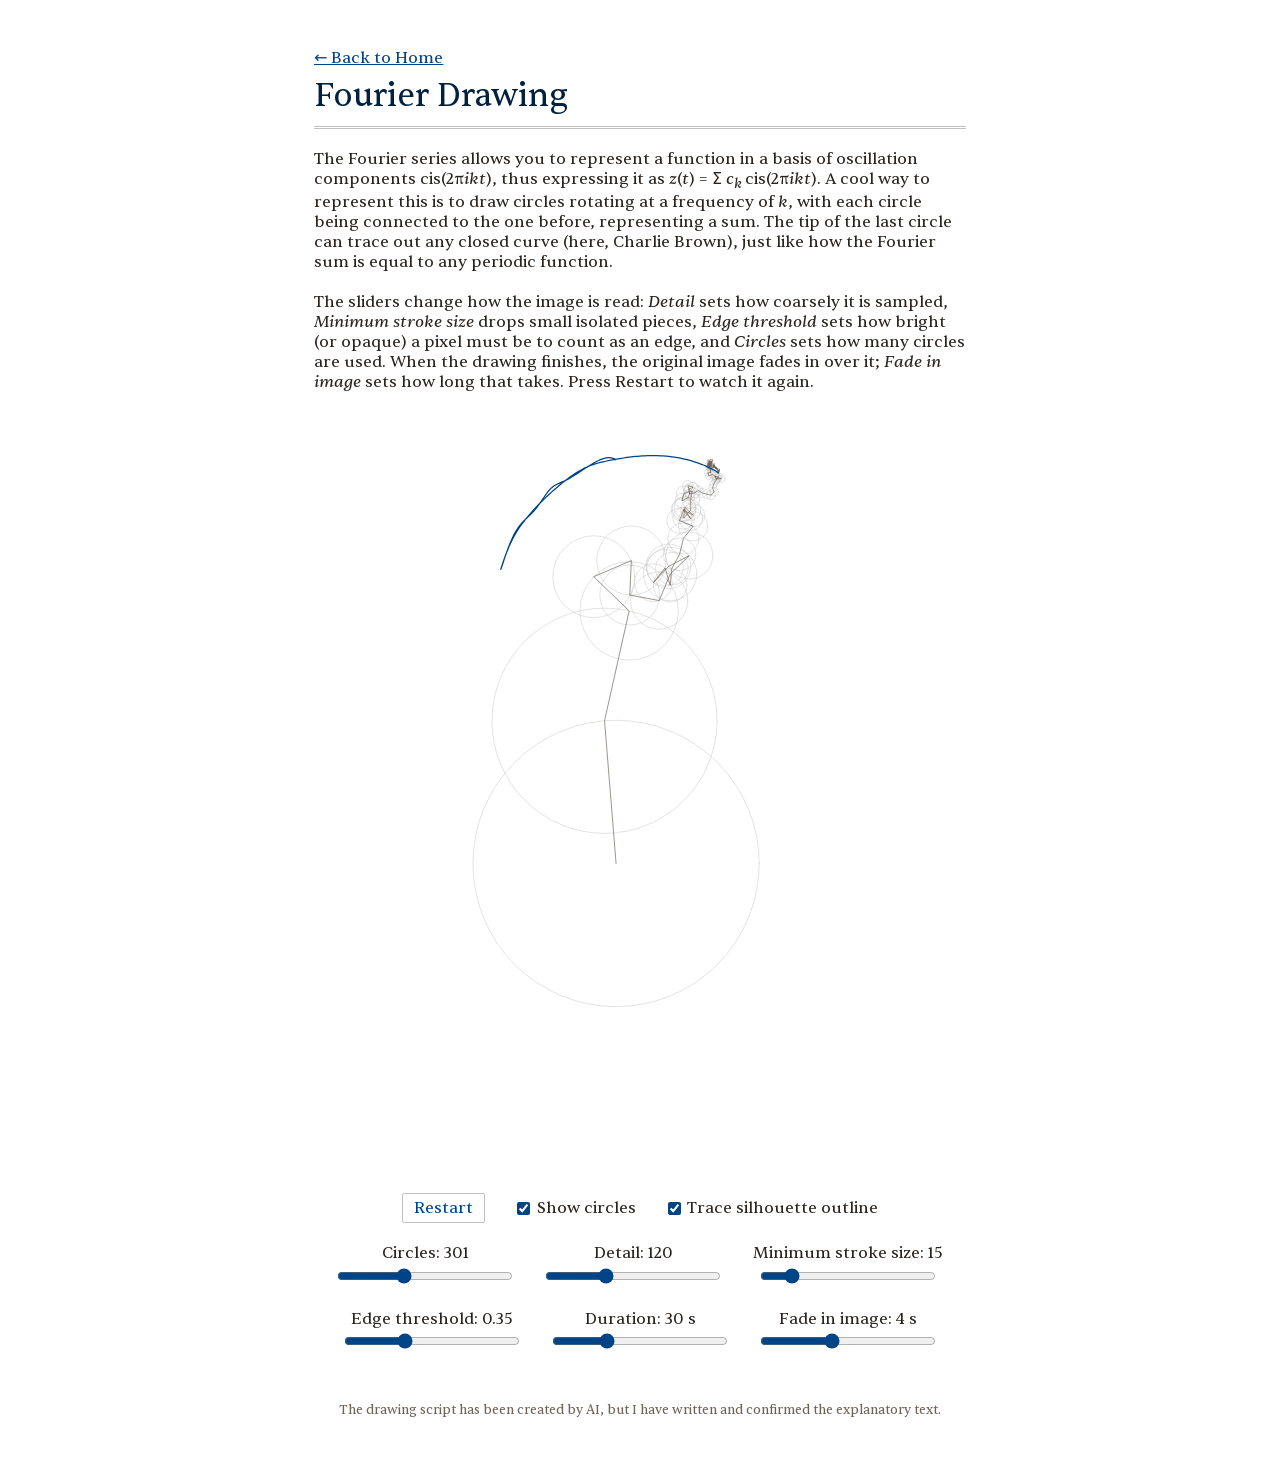
==== fourier-drawing/index.html @ 9a698ac1 "replaced Mona Lisa with Charlie Brown" ====
<!DOCTYPE html>
<html lang="en">

<head>
  <meta charset="UTF-8" />
  <meta name="viewport" content="width=device-width, initial-scale=1.0" />
  <title>Fourier Drawing</title>

  <link rel="icon" href="../favicon.png" type="image/png" sizes="64x64" />
  <link rel="icon" href="../favicon.svg" type="image/svg+xml" />
  <link rel="stylesheet" href="../styles.css" />

  <style>
    /* Page-specific additions; everything else comes from ../styles.css */
    .stage { width: 100%; }

    #trace {
      display: block;
      margin: 0 auto;
    }

    .controls {
      display: flex;
      flex-wrap: wrap;
      gap: 1.25rem 2rem;
      justify-content: center;
      align-items: flex-end;
      margin-bottom: 1.25rem;
    }

    .control { text-align: center; }

    .control label {
      display: block;
      margin-bottom: 0.3rem;
    }

    .control input[type="range"] {
      width: 11rem;
      font-family: var(--body-font);
      accent-color: var(--accent-color);
    }

    .options { align-items: center; margin-top: 1rem; margin-bottom: 0; }
    .sliders { margin-top: 1.25rem; margin-bottom: 0; }

    .check { display: inline-flex; align-items: center; gap: 0.4rem; cursor: pointer; }
    .check input { accent-color: var(--accent-color); }

    .btn {
      font-family: var(--body-font);
      font-size: inherit;
      color: var(--accent-color);
      background: none;
      border: 1px solid var(--border-color);
      border-radius: 2px;
      padding: 0.2rem 0.7rem;
      cursor: pointer;
    }
    .btn:hover { color: var(--accent-deep); }

    /* Same breakpoint as the main site's single-column layout */
    @media (max-width: 700px) {
      .sliders {
        flex-direction: column;
        align-items: center;
        gap: 0.75rem;
      }
      .sliders .control {
        display: grid;
        grid-template-columns: 1fr 1fr;
        align-items: center;
        gap: 0.75rem;
        width: min(100%, 20rem);
        text-align: left;
      }
      .sliders .control label { margin-bottom: 0; }
      .sliders .control input[type="range"] { width: 100%; }
    }
  </style>
</head>

<body>
  <main class="container">
    <header>
      <p style="margin-bottom: 0.5rem;"><a href="../">&larr; Back to Home</a></p>
      <h1>Fourier Drawing</h1>
    </header>

    <section class="bio">
      <p>
        The Fourier series allows you to represent a function in a basis of oscillation components cis(2&pi;<i>ikt</i>), thus expressing it as <i>z</i>(<i>t</i>)&nbsp;=&nbsp;&Sigma;&nbsp;<i>c<sub>k</sub></i>&thinsp;cis(2&pi;<i>ikt</i>). A cool way to represent this is to draw circles rotating at a frequency of <i>k</i>, with each circle being connected to the one before, representing a sum. The tip of the last circle can trace out any closed curve (here, Charlie Brown), just like how the Fourier sum is equal to any periodic function.
      </p>
      <p>
        The sliders change how the image is read: <i>Detail</i> sets how coarsely it is sampled,
        <i>Minimum stroke size</i> drops small isolated pieces, <i>Edge threshold</i> sets how bright (or opaque) a
        pixel must be to count as an edge, and <i>Circles</i> sets how many circles are used. When the drawing
        finishes, the original image fades in over it; <i>Fade in image</i> sets how long that takes. Press Restart
        to watch it again.
      </p>
    </section>

    <div class="stage" id="stage">
      <canvas id="trace" role="img" aria-label="A portrait drawn by a chain of rotating circles"></canvas>
    </div>

    <section class="controls options">
      <button class="btn" id="btnRestart">Restart</button>
      <label class="check"><input type="checkbox" id="chkCircles" checked> Show circles</label>
      <label class="check"><input type="checkbox" id="chkOutline" checked> Trace silhouette outline</label>
    </section>

    <section class="controls sliders">
      <div class="control">
        <label for="rngCircles">Circles: <span id="valCircles"></span></label>
        <input type="range" id="rngCircles" min="11" max="801" step="2" />
      </div>
      <div class="control">
        <label for="rngDetail">Detail: <span id="valDetail"></span></label>
        <input type="range" id="rngDetail" min="30" max="300" step="5" />
      </div>
      <div class="control">
        <label for="rngStroke">Minimum stroke size: <span id="valStroke"></span></label>
        <input type="range" id="rngStroke" min="0" max="100" step="1" />
      </div>
      <div class="control">
        <label for="rngThreshold">Edge threshold: <span id="valThreshold"></span></label>
        <input type="range" id="rngThreshold" min="0.05" max="0.95" step="0.05" />
      </div>
      <div class="control">
        <label for="rngDuration">Duration: <span id="valDuration"></span>&nbsp;s</label>
        <input type="range" id="rngDuration" min="5" max="90" step="1" />
      </div>
      <div class="control">
        <label for="rngHold">Fade in image: <span id="valHold"></span>&nbsp;s</label>
        <input type="range" id="rngHold" min="0" max="10" step="1" />
      </div>
    </section>

    <p class="disclaimer">
      The drawing script has been created by AI, but I have written and confirmed the explanatory text.
    </p>
  </main>

  <script>
    (() => {
      // ---------- Settings (the sliders write into this) ----------
      const SRC = 'charlie-brown.png'; // path relative to this page
      const S = {
        circles: 301,     // total circles (always odd: k = -K..K)
        detail: 120,      // grid cells across the longest side: lower = coarser, simpler outlines
        minStroke: 15,    // drop isolated strokes smaller than this many cells
        threshold: 0.35,  // 0-1; how bright/opaque a pixel must be to count as an edge
        duration: 30,     // seconds for one full trace
        hold: 4,          // seconds the original image takes to fade in once the trace is finished
        outline: true     // for background-removed pictures, also trace the silhouette's outline
      };
      // Not exposed as sliders
      const MAX_POINTS = 6000;       // cap on edge points fed to the tour (keeps it fast)
      const CURVE_SAMPLES = 6000;    // resolution of the drawn trace
      const MAX_SIDE = 1600;         // image is downscaled to this before analysis
      const FILLED_FRACTION = 0.2;   // transparent PNGs with more than this share opaque are treated as background-removed pictures

      // ---------- Colours come from styles.css ----------
      const rootStyle = getComputedStyle(document.documentElement);
      const cssVar = (name, fallback) => rootStyle.getPropertyValue(name).trim() || fallback;
      const COLOUR = {
        trace: cssVar('--accent-color', '#004488'),
        arm: cssVar('--muted-color', '#6b6258'),
        ring: cssVar('--border-color', 'silver')
      };

      const $ = id => document.getElementById(id);
      const stage = $('stage');
      const canvas = $('trace');
      const ctx = canvas.getContext('2d');
      const reduceMotion = window.matchMedia('(prefers-reduced-motion: reduce)').matches;

      // ---------- 0. Decode the image once ----------
      let src = null;
      function decode(img) {
        const s = Math.min(1, MAX_SIDE / Math.max(img.naturalWidth, img.naturalHeight));
        const w = Math.max(1, Math.round(img.naturalWidth * s));
        const h = Math.max(1, Math.round(img.naturalHeight * s));
        const c = document.createElement('canvas');
        c.width = w; c.height = h;
        const g = c.getContext('2d', { willReadFrequently: true });
        g.drawImage(img, 0, 0, w, h);
        const px = g.getImageData(0, 0, w, h).data;

        const n = w * h;
        const lum = new Float32Array(n), alpha = new Float32Array(n);
        let transparent = false, opaque = 0, sumAll = 0, sumOpaque = 0;
        for (let i = 0; i < n; i++) {
          const a = px[4 * i + 3] / 255;
          alpha[i] = a;
          if (a < 0.98) transparent = true;
          const l = (0.299 * px[4 * i] + 0.587 * px[4 * i + 1] + 0.114 * px[4 * i + 2]) / 255;
          lum[i] = l; sumAll += l;
          if (a > 0.5) { opaque++; sumOpaque += l; }
        }
        // Three cases:
        //  - fully opaque image: edges are the minority tone (dark-on-light or light-on-dark)
        //  - transparent line art (little of it is opaque): edges are the opaque pixels
        //  - background removed (a large opaque silhouette): edges are the tone drawn
        //    inside the silhouette, plus the silhouette's own outline
        const filled = transparent && opaque / n > FILLED_FRACTION;
        const invert = filled
          ? (opaque > 0 && sumOpaque / opaque > 0.5)
          : (!transparent && sumAll / n > 0.5);
        return { w, h, lum, alpha, transparent, filled, invert };
      }

      // ---------- 1. Find the edge pixels ----------
      function inkPixels() {
        const { w, h, lum, alpha, transparent, filled, invert } = src;
        const solid = (x, y) => x < 0 || y < 0 || x >= w || y >= h || alpha[y * w + x] > 0.5;
        const xs = [], ys = [];
        for (let y = 0; y < h; y++) {
          for (let x = 0; x < w; x++) {
            const i = y * w + x;
            let v;
            if (!transparent) v = invert ? 1 - lum[i] : lum[i];
            else if (!filled) v = alpha[i];
            else if (alpha[i] <= 0.5) v = 0;
            else {
              v = invert ? 1 - lum[i] : lum[i];
              const inside = solid(x - 1, y) && solid(x + 1, y) && solid(x, y - 1) && solid(x, y + 1);
              if (S.outline && !inside) v = 1;
            }
            if (v > S.threshold) { xs.push(x); ys.push(y); }
          }
        }
        return { w, h, xs, ys };
      }

      // Group occupied cells into connected strokes (8-neighbour) and keep only
      // the big ones. If everything is small, keep everything rather than nothing.
      function keepLargeStrokes(cnt, cols, rows) {
        const keep = new Uint8Array(cnt.length);
        const seen = new Uint8Array(cnt.length);
        const stack = [];
        let kept = 0;
        for (let s = 0; s < cnt.length; s++) {
          if (!cnt[s] || seen[s]) continue;
          const comp = [s];
          seen[s] = 1; stack.push(s);
          while (stack.length) {
            const k = stack.pop(), x = k % cols, y = (k / cols) | 0;
            for (let dy = -1; dy <= 1; dy++) {
              for (let dx = -1; dx <= 1; dx++) {
                const nx = x + dx, ny = y + dy;
                if (nx < 0 || ny < 0 || nx >= cols || ny >= rows) continue;
                const j = ny * cols + nx;
                if (cnt[j] && !seen[j]) { seen[j] = 1; stack.push(j); comp.push(j); }
              }
            }
          }
          if (comp.length >= S.minStroke) { for (const j of comp) keep[j] = 1; kept += comp.length; }
        }
        if (!kept) for (let k = 0; k < cnt.length; k++) if (cnt[k]) keep[k] = 1;
        return keep;
      }

      // ---------- 2. Thin them to a manageable set of points ----------
      // One point per grid cell (at the centroid of its edge pixels).
      function samplePoints({ w, h, xs, ys }) {
        let cell = Math.max(1, Math.ceil(Math.max(w, h) / S.detail));
        for (;;) {
          const cols = Math.ceil(w / cell), rows = Math.ceil(h / cell);
          const sx = new Float64Array(cols * rows), sy = new Float64Array(cols * rows);
          const cnt = new Uint32Array(cols * rows);
          for (let i = 0; i < xs.length; i++) {
            const k = Math.floor(ys[i] / cell) * cols + Math.floor(xs[i] / cell);
            sx[k] += xs[i] + 0.5; sy[k] += ys[i] + 0.5; cnt[k]++;
          }
          const keep = keepLargeStrokes(cnt, cols, rows);
          const px = [], py = [];
          for (let k = 0; k < cnt.length; k++) {
            if (keep[k]) { px.push(sx[k] / cnt[k]); py.push(sy[k] / cnt[k]); }
          }
          if (px.length <= MAX_POINTS || cell > Math.max(w, h)) {
            return { x: Float64Array.from(px), y: Float64Array.from(py), n: px.length };
          }
          cell++;
        }
      }

      // ---------- 3. Turn the points into ONE closed path ----------
      // Minimum spanning tree (Prim), then walk it depth-first, retracing back
      // up each branch. Every point is visited, the path closes on itself, and
      // separate strokes get joined by the shortest possible link.
      function closedTour({ x, y, n }) {
        const par = new Int32Array(n).fill(-1);
        const dist = new Float64Array(n).fill(Infinity);
        const used = new Uint8Array(n);
        let u = 0; used[0] = 1;
        for (let it = 1; it < n; it++) {
          let next = -1, best = Infinity;
          const ux = x[u], uy = y[u];
          for (let i = 0; i < n; i++) {
            if (used[i]) continue;
            const dx = x[i] - ux, dy = y[i] - uy, d = dx * dx + dy * dy;
            if (d < dist[i]) { dist[i] = d; par[i] = u; }
            if (dist[i] < best) { best = dist[i]; next = i; }
          }
          used[next] = 1; u = next;
        }

        const head = new Int32Array(n).fill(-1), nxt = new Int32Array(n).fill(-1);
        for (let i = n - 1; i >= 1; i--) { nxt[i] = head[par[i]]; head[par[i]] = i; }

        const order = [0], stack = [0], cur = head.slice();
        while (stack.length) {
          const v = stack[stack.length - 1], c = cur[v];
          if (c !== -1) { cur[v] = nxt[c]; stack.push(c); order.push(c); }
          else { stack.pop(); if (stack.length) order.push(stack[stack.length - 1]); }
        }
        order.pop(); // last entry is the start again; drop it so the loop is periodic
        return order;
      }

      // ---------- 4. Discrete Fourier transform ----------
      // c_k = (1/N) * sum_n z_n * exp(-2*pi*i*k*n/N), z = x + iy
      function dft(zr, zi, N) {
        const K = Math.min((S.circles - 1) >> 1, Math.floor((N - 1) / 2));
        let dcRe = 0, dcIm = 0;
        const list = [];
        for (let k = -K; k <= K; k++) {
          const th = -2 * Math.PI * k / N;
          const wr = Math.cos(th), wi = Math.sin(th);
          let cr = 1, ci = 0, re = 0, im = 0;
          for (let n = 0; n < N; n++) {
            re += zr[n] * cr - zi[n] * ci;
            im += zr[n] * ci + zi[n] * cr;
            const t = cr * wr - ci * wi; ci = cr * wi + ci * wr; cr = t;
          }
          re /= N; im /= N;
          if (k === 0) { dcRe = re; dcIm = im; }
          else list.push({ k, re, im, r: Math.hypot(re, im) });
        }
        list.sort((a, b) => b.r - a.r); // biggest circles first
        return { dcRe, dcIm, list };
      }

      // ---------- Build, layout, draw ----------
      let coeffs = null, curveX, curveY;
      let frame = null;                 // framing box, fixed on first build so the canvas does not jump around
      let ready = false;
      let playing = false;              // true while the trace / fade is animating; false once it has finished
      let viewW = 0, viewH = 0, scale = 1;
      let state = { u: 1, chain: false, fade: 0 };
      let elapsed = 0;

      function evalAt(u) {
        let x = coeffs.dcRe, y = coeffs.dcIm;
        const a = 2 * Math.PI * u;
        for (const c of coeffs.list) {
          const t = a * c.k, co = Math.cos(t), si = Math.sin(t);
          x += c.re * co - c.im * si;
          y += c.re * si + c.im * co;
        }
        return [x, y];
      }

      function rebuild() {
        if (!src) return;
        const pts = samplePoints(inkPixels());
        if (pts.n < 3) {
          ready = false;
          playing = false;
          ctx.clearRect(0, 0, viewW, viewH);
          return;
        }
        const order = closedTour(pts);
        const N = order.length;

        if (!frame) {
          let minX = Infinity, maxX = -Infinity, minY = Infinity, maxY = -Infinity;
          for (let i = 0; i < pts.n; i++) {
            if (pts.x[i] < minX) minX = pts.x[i]; if (pts.x[i] > maxX) maxX = pts.x[i];
            if (pts.y[i] < minY) minY = pts.y[i]; if (pts.y[i] > maxY) maxY = pts.y[i];
          }
          const bw = Math.max(maxX - minX, 1), bh = Math.max(maxY - minY, 1);
          const pad = 0.06 * Math.max(bw, bh);
          frame = { cx: (minX + maxX) / 2, cy: (minY + maxY) / 2, w: bw + 2 * pad, h: bh + 2 * pad };
        }

        const zr = new Float64Array(N), zi = new Float64Array(N);
        for (let i = 0; i < N; i++) { zr[i] = pts.x[order[i]] - frame.cx; zi[i] = pts.y[order[i]] - frame.cy; }
        coeffs = dft(zr, zi, N);

        curveX = new Float64Array(CURVE_SAMPLES + 1);
        curveY = new Float64Array(CURVE_SAMPLES + 1);
        for (let i = 0; i <= CURVE_SAMPLES; i++) {
          const [x, y] = evalAt(i / CURVE_SAMPLES);
          curveX[i] = x; curveY[i] = y;
        }

        ready = true;
        elapsed = 0;
        playing = true;
        layout();
        if (reduceMotion) { playing = false; draw(1, false, 1); }
      }

      function layout() {
        if (!frame) return;
        const aspect = frame.w / frame.h;
        const avail = Math.min(stage.clientWidth, 640);
        viewW = Math.min(avail, window.innerHeight * 0.85 * aspect);
        viewH = viewW / aspect;
        scale = viewW / frame.w;
        const dpr = window.devicePixelRatio || 1;
        canvas.style.width = viewW + 'px';
        canvas.style.height = viewH + 'px';
        canvas.width = Math.round(viewW * dpr);
        canvas.height = Math.round(viewH * dpr);
        ctx.setTransform(dpr, 0, 0, dpr, 0, 0);
      }

      // u: how far along the trace is (0-1); showChain: draw the circles and arms;
      // fade: opacity (0-1) of the original image drawn underneath the trace
      function draw(u, showChain, fade) {
        state = { u, chain: showChain, fade };
        const ox = viewW / 2, oy = viewH / 2;
        ctx.clearRect(0, 0, viewW, viewH);

        // The original image, positioned in the same coordinates as the traced points
        if (fade > 0 && src && img.complete) {
          ctx.globalAlpha = Math.min(1, fade);
          ctx.drawImage(img, ox - frame.cx * scale, oy - frame.cy * scale, src.w * scale, src.h * scale);
          ctx.globalAlpha = 1;
        }

        if (showChain) {
          const showRings = $('chkCircles').checked;
          const rings = new Path2D(), arms = new Path2D();
          let x = coeffs.dcRe, y = coeffs.dcIm;
          const a = 2 * Math.PI * u;
          arms.moveTo(ox + x * scale, oy + y * scale);
          for (const c of coeffs.list) {
            const t = a * c.k, co = Math.cos(t), si = Math.sin(t);
            const nx = x + c.re * co - c.im * si;
            const ny = y + c.re * si + c.im * co;
            if (showRings && c.r * scale >= 2) {
              rings.moveTo(ox + x * scale + c.r * scale, oy + y * scale);
              rings.arc(ox + x * scale, oy + y * scale, c.r * scale, 0, 2 * Math.PI);
            }
            arms.lineTo(ox + nx * scale, oy + ny * scale);
            x = nx; y = ny;
          }
          ctx.lineWidth = 0.75;
          if (showRings) { ctx.globalAlpha = 0.6; ctx.strokeStyle = COLOUR.ring; ctx.stroke(rings); }
          ctx.globalAlpha = 0.9; ctx.strokeStyle = COLOUR.arm; ctx.stroke(arms);
          ctx.globalAlpha = 1;
        }

        // The trace so far, ending exactly at the tip of the chain
        const idx = Math.floor(u * CURVE_SAMPLES);
        ctx.beginPath();
        ctx.moveTo(ox + curveX[0] * scale, oy + curveY[0] * scale);
        for (let i = 1; i <= idx; i++) ctx.lineTo(ox + curveX[i] * scale, oy + curveY[i] * scale);
        const [tx, ty] = evalAt(u);
        ctx.lineTo(ox + tx * scale, oy + ty * scale);
        ctx.strokeStyle = COLOUR.trace;
        ctx.lineWidth = 1.25;
        ctx.lineJoin = 'round';
        ctx.lineCap = 'round';
        ctx.stroke();
      }

      // ---------- Animation loop ----------
      // Plays once: trace for S.duration seconds, then fade the image in over S.hold seconds, then stop.
      let last = null;
      function tick(now) {
        if (last === null) last = now;
        const dt = Math.min((now - last) / 1000, 0.1); // clamp so a hidden tab does not jump ahead
        last = now;
        if (ready && !reduceMotion && playing) {
          elapsed += dt;
          const total = S.duration + S.hold;
          if (elapsed >= total) {
            elapsed = total;
            playing = false;
            draw(1, false, 1);
          } else if (elapsed < S.duration) {
            draw(elapsed / S.duration, true, 0);
          } else {
            draw(1, false, (elapsed - S.duration) / S.hold); // hold > 0 here
          }
        }
        requestAnimationFrame(tick);
      }

      // ---------- Controls ----------
      let timer = null;
      const schedule = () => { clearTimeout(timer); timer = setTimeout(rebuild, 120); };
      const restart = () => {
        if (!ready) return;
        elapsed = 0;
        if (reduceMotion) { draw(1, false, 1); return; }
        playing = true;
      };

      // [slider id, value label id, setting key, needs a rebuild?]
      const SLIDERS = [
        ['rngCircles', 'valCircles', 'circles', true],
        ['rngDetail', 'valDetail', 'detail', true],
        ['rngStroke', 'valStroke', 'minStroke', true],
        ['rngThreshold', 'valThreshold', 'threshold', true],
        ['rngDuration', 'valDuration', 'duration', false],
        ['rngHold', 'valHold', 'hold', false]
      ];
      for (const [id, outId, key, needsRebuild] of SLIDERS) {
        const el = $(id), out = $(outId);
        el.value = S[key];
        out.textContent = el.value;
        el.addEventListener('input', () => {
          const v = +el.value;
          // keep the animation at the same point when the speed changes
          if (key === 'duration' && elapsed < S.duration) elapsed = elapsed / S.duration * v;
          S[key] = v;
          out.textContent = el.value;
          if (needsRebuild) schedule();
        });
      }

      $('chkOutline').checked = S.outline;
      $('chkOutline').addEventListener('change', e => { S.outline = e.target.checked; schedule(); });
      $('chkCircles').addEventListener('change', () => { if (ready) draw(state.u, state.chain, state.fade); });
      $('btnRestart').addEventListener('click', restart);
      window.addEventListener('resize', () => { layout(); if (ready) draw(state.u, state.chain, state.fade); });

      // ---------- Go ----------
      const img = new Image();
      img.onload = () => { src = decode(img); rebuild(); requestAnimationFrame(tick); };
      img.onerror = () => console.error('fourier-epicycles: could not load ' + SRC);
      img.src = SRC;
    })();
  </script>
</body>

</html>
---- styles.css ----
@import url("sentient.css");

:root {
  --text-color: #2a2420;
  --muted-color: #6b6258;
  --accent-color: #004488;
  --accent-deep: #00223f;
  --code-text: #002b66;
  --code-bg: GhostWhite;
  --border-color: Silver;
  /* Purple variants */
  /* --accent-color: #5a2d91; */
  /* --accent-deep: #2a1245; */
  /* --code-text: #3b1a73; */

  /* Type */
  --body-font: 'Sentient', system-ui, sans-serif;
  /* --serif-font: 'Instrument Serif'; */
  --font-mono: 'Lilex', 'SF Mono', ui-monospace, monospace;
}

* {
  box-sizing: border-box;
  margin: 0;
  padding: 0;
}

body {
  font-family: var(--body-font);
  font-weight: 400;
  color: var(--text-color);
  -webkit-font-smoothing: antialiased;
  line-height: 1.25;
}

strong {
  font-weight: 600;
}

/* ---------------------------------------------------------
   Page layout — sidebar + main content
   Desktop: two columns, side by side, scrolling together
   Mobile: stacked into a single column (see media query below)
--------------------------------------------------------- */
.page {
  display: flex;
  align-items: flex-start;
  gap: 3rem;
  max-width: 990px;
  margin: 0 auto;
  padding: 3rem 1.5rem 1rem; /* Was 3rem before */
}

.sidebar {
  flex: 0 0 330px;
  position: static; /* whole page scrolls together, not sticky */
}

.content {
  flex: 1;
  min-width: 0;
  padding-top: 0.4rem;
}

/* Stack sidebar above content on narrow / mobile screens */
@media (max-width: 700px) {
  .page {
    flex-direction: column;
    gap: 0.5rem;
    padding: 2rem 1.25rem 2.5rem;
  }

  .sidebar {
    flex: 1 1 auto;
    width: 100%;
  }
}

/* ---------------------------------------------------------
   Standalone sub-pages (e.g. the pub_style showcase) —
   a simple single-column container matching the site's look,
   for pages that don't use the homepage's sidebar layout
--------------------------------------------------------- */
.container {
  max-width: 700px;
  margin: 0 auto;
  padding: 3rem 1.5rem 3rem;
}

.container h1 {
  /* font-size: 3rem; /* Instrument Serif */
  font-size: 2rem;
  text-align: left;
  border-top: none;
}

.container h3 {
  color: var(--accent-deep);
  font-size: 1.15rem;
  font-weight: 500;
}

/* Collapsible "Show code" block on the pub_style page */
.code-details {
  margin-bottom: 1rem;
}

.code-details summary {
  cursor: pointer;
  list-style: none;
  font-family: var(--font-mono);
  font-size: 0.85rem;
  color: var(--accent-color);
  text-decoration: underline;
  text-decoration-thickness: 1px;
  text-underline-offset: 1px;
  width: fit-content;
}

.code-details summary::-webkit-details-marker {
  display: none;
}

.code-details summary::before {
  content: '▸ ';
  text-decoration: none;
  display: inline-block;
}

.code-details[open] summary::before {
  content: '▾ ';
}

.code-details[open] summary {
  margin-bottom: 0.75rem;
}

.code-details summary:hover {
  color: var(--accent-deep);
}

/* Plot figures on the pub_style page — rendered wider than the
   text column, while paragraphs stay at the normal reading width */
.plot-img {
  display: block;
  width: calc(100% + 15rem);
  max-width: 900px;
  margin: 0 auto 1rem;
  margin-left: -7.5rem;
  margin-right: -7.5rem;
  border-radius: 4px;
}

@media (max-width: 900px) {
  .plot-img {
    width: 100%;
    max-width: 100%;
    margin-left: 0;
    margin-right: 0;
  }
}

/* ---------------------------------------------------------
   Masthead (now lives in the sidebar)
--------------------------------------------------------- */
h1 {
  /* font-family: var(--serif-font); */
  /* font-size: 2.95rem; This was for Instrument Serif */
  /* font-size: 1.95rem; */
  /* font-stretch: expanded; */
  /* white-space: nowrap; */
  font-weight: 400;
  color: var(--accent-deep);
  border-bottom: 3px double var(--border-color);
  padding: 0 0 0.6rem;
  margin-bottom: 1.25rem;
  line-height: 1.25;
}

.sidebar h1 {
  text-align: center;
}

p {
  margin-bottom: 1.25rem;
}

/* Inline sidebar links & email styling */
.sidebar-links {
  display: flex;
  justify-content: center;
  align-items: center;
  flex-wrap: wrap;
  gap: 0.6rem;
  margin-top: -0.25rem;
  margin-bottom: 1.25rem;
}

.sidebar-links a {
  color: var(--accent-color);
  font-family: var(--body-font);
  text-decoration: none;
  transition: color 0.15s ease;
}

.sidebar-links a:hover {
  text-decoration: underline;
  text-decoration-thickness: 0.5px;
  text-underline-offset: 1px;
}

.sidebar-links-sep {
  color: var(--muted-color);
  font-size: 1rem;
}

/* Link styling */
a {
  color: var(--accent-color);
  text-decoration: underline;
  text-decoration-thickness: 0.5px;
  text-underline-offset: 1px;
  transition: color 0.15s ease;
}

a:hover {
  color: var(--accent-deep);
}

/* Code styling */
code {
  font-family: var(--font-mono);
  color: var(--code-text);
  background: var(--code-bg);
  /* line-height: 1; */
  /* font-size: 0.95em; */
}

pre {
  font-family: var(--font-mono);
  font-size: 0.9em;
  background: var(--code-bg);
  color: var(--code-text);
  overflow-x: auto;
  border: 1px solid var(--border-color);
}

pre code {
  background: transparent;
  color: inherit;
  padding: 0;
  font-size: inherit;
  line-height: normal; /* override the 1 from `code`, since pre needs breathing room across lines */
}

/* ---------------------------------------------------------
   Swipeable Image Gallery & Dot Indicators
--------------------------------------------------------- */
.gallery {
  margin-bottom: 1rem;
}

.gallery-track {
  display: flex;
  overflow-x: auto;
  scroll-snap-type: x mandatory;
  scroll-behavior: smooth;
  -webkit-overflow-scrolling: touch;
  gap: 0.75rem;
  border-radius: 1px;

  scrollbar-width: none;
  -ms-overflow-style: none;
}

.gallery-track::-webkit-scrollbar {
  display: none;
}

.gallery-track img {
  flex: 0 0 100%;
  scroll-snap-align: center;
  width: 100%;
  max-width: 500px; /* keeps portrait from getting huge on wide "mobile" viewports */
  aspect-ratio: 4 / 3;
  object-fit: cover;
  border-radius: 4px;
  border: 1px solid var(--border-color);
  filter: sepia(6%);
}

.gallery-dots {
  display: flex;
  justify-content: center;
  gap: 0.5rem;
  margin-top: 0.85rem;
}

.gallery-dots .dot {
  width: 7px;
  height: 7px;
  border-radius: 50%;
  background-color: var(--border-color);
  transition: background-color 0.2s ease, transform 0.2s ease;
  text-decoration: none;
}

.gallery-dots .dot:hover,
.gallery-dots .dot.active {
  background-color: var(--accent-color);
  transform: scale(1.3);
}

/* .publications + .publications {
  margin-top: 1rem;
} */

.publications {
  margin-top: 0.5rem;
  margin-bottom: 1rem; /* Alternative to publications + publications */
}

h2 {
  font-size: 1.3rem;
  font-weight: 400;
  font-style: italic;
  letter-spacing: -0.01em;
  color: var(--accent-deep);
  margin-bottom: 1.25rem;
  padding-bottom: 0.5rem;
  border-bottom: 1px solid var(--text-color);
}

.pub-list {
  display: flex;
  flex-direction: column;
}

.pub-item {
  display: flex;
  gap: 1.1rem;
  align-items: flex-start;
  text-decoration: none;
  color: inherit;
  padding: 1rem 0;
  border-bottom: 1px solid var(--border-color);
}

.pub-list .pub-item:first-child {
  padding-top: 0;
}

.pub-list .pub-item:last-child {
  border-bottom: none;
  padding-bottom: 0;
}

.pub-thumb {
  flex: 0 0 auto;
  width: 220px;
  object-fit: contain;
}

.pub-info {
  flex: 1;
  min-width: 0;
}

.pub-title {
  /* font-style: italic; */
  /* color: var(--accent-deep); */
  /* font-size: 1.08rem; */
  /* line-height: 1.4; */
  margin-bottom: 0.3rem;
  transition: color 0.15s ease;
}

.pub-authors {
  font-size: 0.95rem;
  margin-bottom: 0.2rem;
}

.pub-venue {
  font-size: 0.8rem;
  /* text-transform: uppercase; */
  /* font-stretch: semi-condensed; */
  font-stretch: semi-condensed;
  /* letter-spacing: 0.05em; */
  color: var(--muted-color);
  margin-bottom: 0;
}

.pub-item:hover {
  color: var(--accent-color);
}

.pub-item:hover .pub-title {
  color: var(--accent-color);
}

/* Stack thumbnail above text on narrow screens */
@media (max-width: 900px) {
  .pub-item {
    flex-direction: column;
  }

  .pub-thumb {
    width: 100%;
    height: auto;
    aspect-ratio: 1.618;
  }
}

/* ---------------------------------------------------------
   API reference — one entry per function, on the pub_style page.
   Signatures read as code; each entry gets a quiet left rule so the
   block reads as a distinct reference unit without a boxed/card look.
--------------------------------------------------------- */
.api-reference {
  margin-top: 0.5rem;
  margin-bottom: 2rem;
}

.api-entry {
  margin-bottom: 2rem;
}

.api-entry:last-child {
  margin-bottom: 0;
  padding-bottom: 0;
}

.api-entry h3 {
  margin-bottom: 0.6rem;
  line-height: 1.25;
  /* allow long signatures to wrap without overflowing the column */
  overflow-wrap: break-word;
}

.api-entry h3 code {
  font-size: 0.85em;
}

.api-entry > p {
  margin-bottom: 0.75rem;
}

.api-params {
  list-style: none;
  margin-bottom: 0.75rem;
}

.api-params li {
  position: relative;
  padding-left: 1.1rem;
  margin-bottom: 0.55rem;
  font-size: 0.95rem;
}

.api-params li:last-child {
  margin-bottom: 0;
}

.api-params li::before {
  content: '–';
  position: absolute;
  left: 0;
  color: var(--muted-color);
}

.api-returns {
  font-size: 0.95rem;
  color: var(--text-color);
}

.api-returns::before {
  content: 'Returns: ';
  font-family: var(--font-mono);
  font-size: 0.78rem;
  text-transform: uppercase;
  letter-spacing: 0.05em;
  color: var(--muted-color);
}

.disclaimer {
  font-size: 0.8rem;
  line-height: 1.4;      /* small text reads better with a bit more leading than the 1.25 body default */
  color: var(--muted-color);
  text-align: center;
  text-wrap: balance;    /* evens out line lengths when it wraps */
  margin-top: 3rem;
  margin-bottom: 0;
}
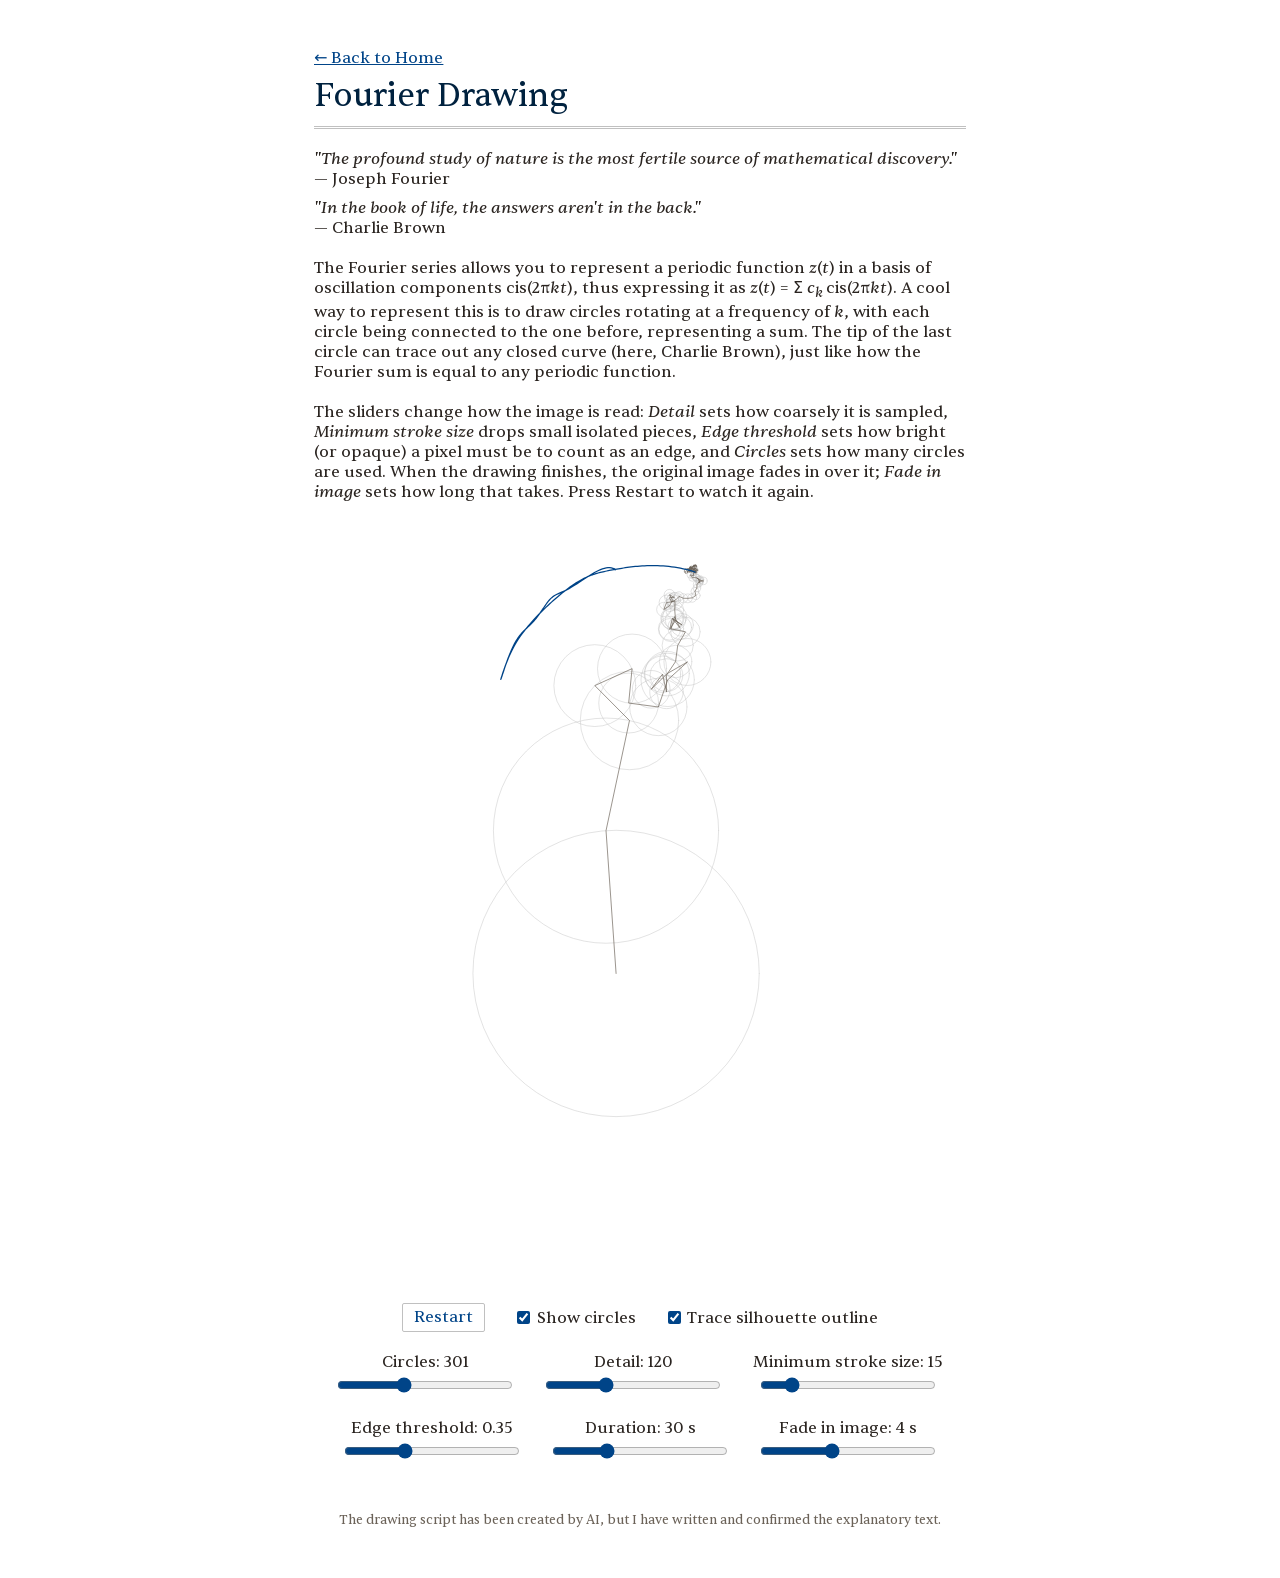
==== commit b39f59f5: "added quotes" ====
--- a/fourier-drawing/index.html
+++ b/fourier-drawing/index.html
@@ -88,8 +88,18 @@
     </header>
 
     <section class="bio">
+      <div class="quotes">
+        <p>
+          <i>"The profound study of nature is the most fertile source of mathematical discovery."</i><br>
+          — Joseph Fourier
+        </p>
+        <p>
+          <i>"In the book of life, the answers aren't in the back."</i><br>
+          — Charlie Brown
+        </p>
+      </div>
       <p>
-        The Fourier series allows you to represent a function in a basis of oscillation components cis(2&pi;<i>ikt</i>), thus expressing it as <i>z</i>(<i>t</i>)&nbsp;=&nbsp;&Sigma;&nbsp;<i>c<sub>k</sub></i>&thinsp;cis(2&pi;<i>ikt</i>). A cool way to represent this is to draw circles rotating at a frequency of <i>k</i>, with each circle being connected to the one before, representing a sum. The tip of the last circle can trace out any closed curve (here, Charlie Brown), just like how the Fourier sum is equal to any periodic function.
+        The Fourier series allows you to represent a periodic function <i>z</i>(<i>t</i>) in a basis of oscillation components cis(2&pi;<i>kt</i>), thus expressing it as <i>z</i>(<i>t</i>)&nbsp;=&nbsp;&Sigma;&nbsp;<i>c<sub>k</sub></i>&thinsp;cis(2&pi;<i>kt</i>). A cool way to represent this is to draw circles rotating at a frequency of <i>k</i>, with each circle being connected to the one before, representing a sum. The tip of the last circle can trace out any closed curve (here, Charlie Brown), just like how the Fourier sum is equal to any periodic function.
       </p>
       <p>
         The sliders change how the image is read: <i>Detail</i> sets how coarsely it is sampled,
--- a/styles.css
+++ b/styles.css
@@ -490,4 +490,16 @@
   text-wrap: balance;    /* evens out line lengths when it wraps */
   margin-top: 3rem;
   margin-bottom: 0;
+}
+
+.quotes {
+  margin-bottom: 1.25rem;
+}
+
+.quotes p {
+  margin-bottom: 0.6rem;
+}
+
+.quotes p:last-child {
+  margin-bottom: 0;
 }
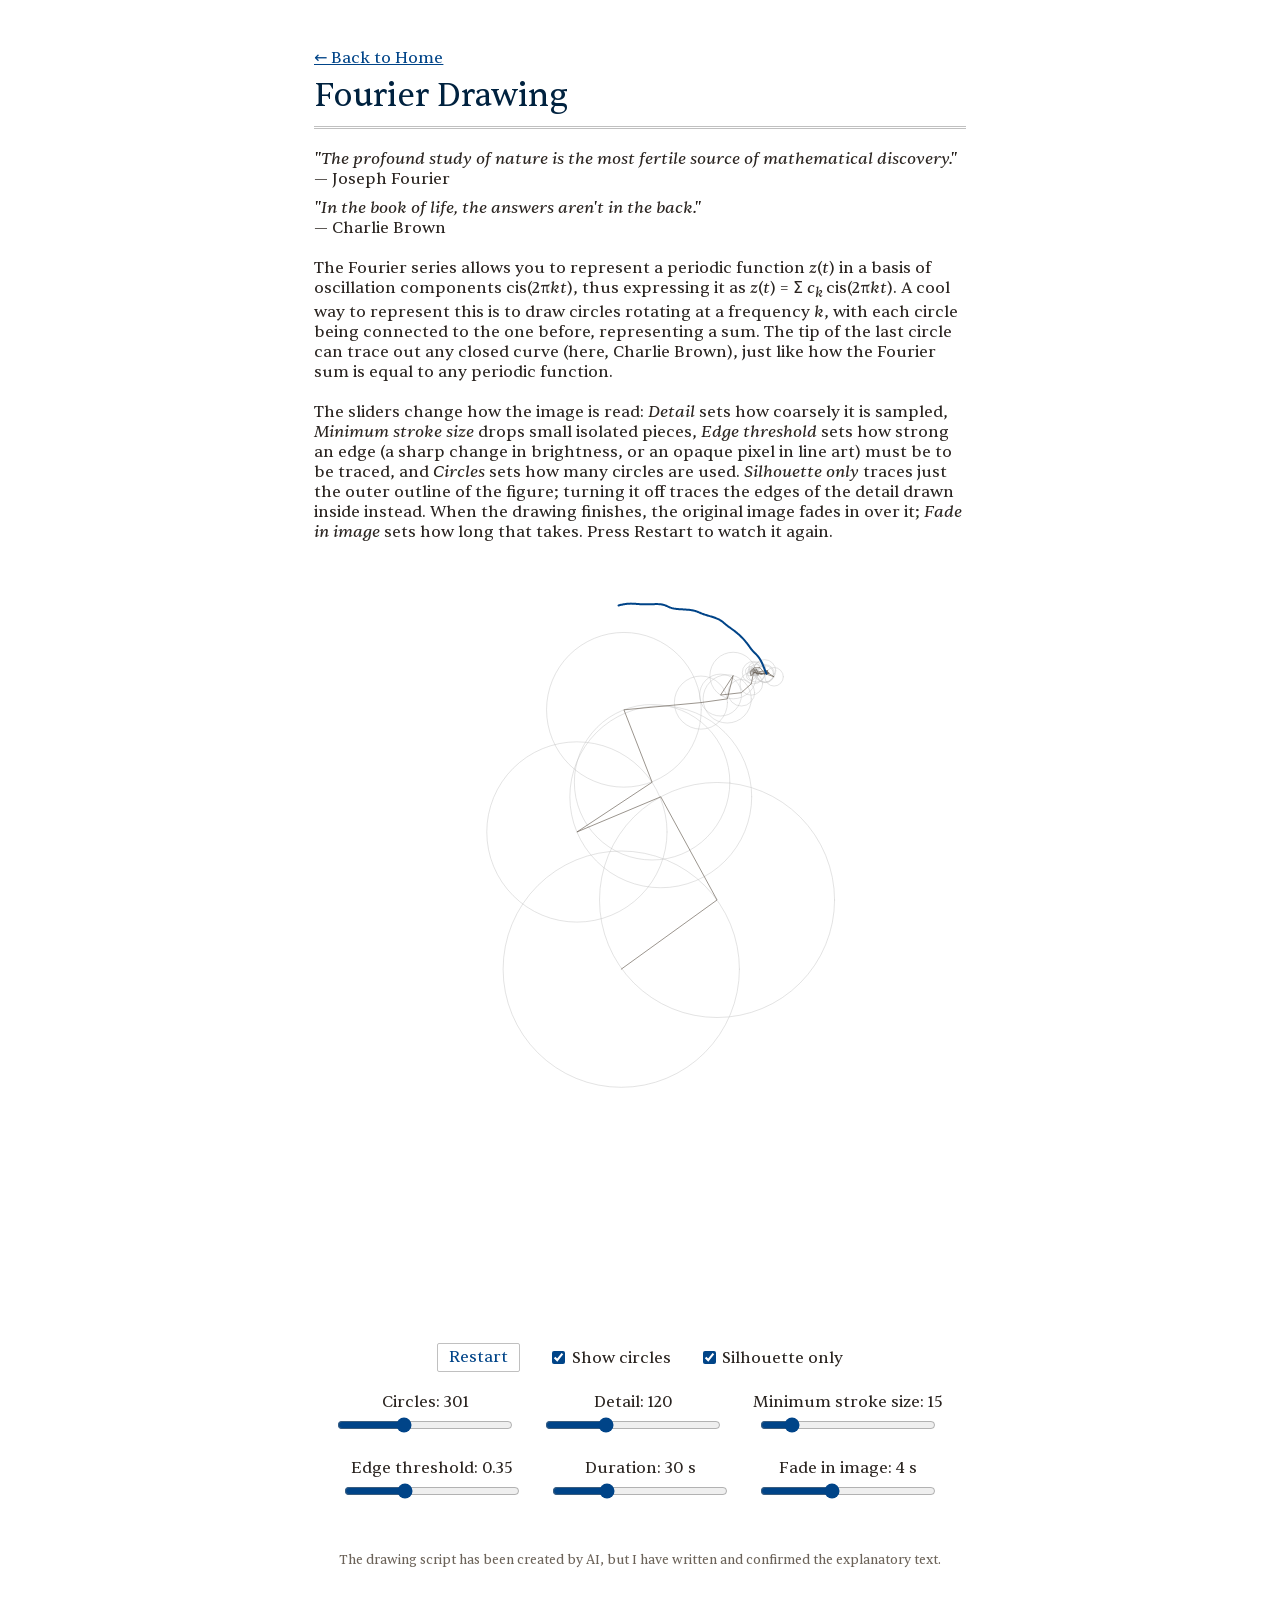
==== commit 3586343b: "added tools and toys section" ====
--- a/fourier-drawing/index.html
+++ b/fourier-drawing/index.html
@@ -99,12 +99,13 @@
         </p>
       </div>
       <p>
-        The Fourier series allows you to represent a periodic function <i>z</i>(<i>t</i>) in a basis of oscillation components cis(2&pi;<i>kt</i>), thus expressing it as <i>z</i>(<i>t</i>)&nbsp;=&nbsp;&Sigma;&nbsp;<i>c<sub>k</sub></i>&thinsp;cis(2&pi;<i>kt</i>). A cool way to represent this is to draw circles rotating at a frequency of <i>k</i>, with each circle being connected to the one before, representing a sum. The tip of the last circle can trace out any closed curve (here, Charlie Brown), just like how the Fourier sum is equal to any periodic function.
+        The Fourier series allows you to represent a periodic function <i>z</i>(<i>t</i>) in a basis of oscillation components cis(2&pi;<i>kt</i>), thus expressing it as <i>z</i>(<i>t</i>)&nbsp;=&nbsp;&Sigma;&nbsp;<i>c<sub>k</sub></i>&thinsp;cis(2&pi;<i>kt</i>). A cool way to represent this is to draw circles rotating at a frequency <i>k</i>, with each circle being connected to the one before, representing a sum. The tip of the last circle can trace out any closed curve (here, Charlie Brown), just like how the Fourier sum is equal to any periodic function.
       </p>
       <p>
         The sliders change how the image is read: <i>Detail</i> sets how coarsely it is sampled,
-        <i>Minimum stroke size</i> drops small isolated pieces, <i>Edge threshold</i> sets how bright (or opaque) a
-        pixel must be to count as an edge, and <i>Circles</i> sets how many circles are used. When the drawing
+        <i>Minimum stroke size</i> drops small isolated pieces, <i>Edge threshold</i> sets how strong an edge
+        (a sharp change in brightness, or an opaque pixel in line art) must be to be traced, and <i>Circles</i> sets how many circles are used. <i>Silhouette only</i> traces just the
+        outer outline of the figure; turning it off traces the edges of the detail drawn inside instead. When the drawing
         finishes, the original image fades in over it; <i>Fade in image</i> sets how long that takes. Press Restart
         to watch it again.
       </p>
@@ -117,7 +118,7 @@
     <section class="controls options">
       <button class="btn" id="btnRestart">Restart</button>
       <label class="check"><input type="checkbox" id="chkCircles" checked> Show circles</label>
-      <label class="check"><input type="checkbox" id="chkOutline" checked> Trace silhouette outline</label>
+      <label class="check"><input type="checkbox" id="chkOutline" checked> Silhouette only</label>
     </section>
 
     <section class="controls sliders">
@@ -160,10 +161,10 @@
         circles: 301,     // total circles (always odd: k = -K..K)
         detail: 120,      // grid cells across the longest side: lower = coarser, simpler outlines
         minStroke: 15,    // drop isolated strokes smaller than this many cells
-        threshold: 0.35,  // 0-1; how bright/opaque a pixel must be to count as an edge
+        threshold: 0.35,  // 0-1; how bright/opaque (or, for edge detection, how strong) a pixel must be to count as an edge
         duration: 30,     // seconds for one full trace
         hold: 4,          // seconds the original image takes to fade in once the trace is finished
-        outline: true     // for background-removed pictures, also trace the silhouette's outline
+        outline: true     // for background-removed pictures: true = trace only the silhouette, false = trace only the interior edges
       };
       // Not exposed as sliders
       const MAX_POINTS = 6000;       // cap on edge points fed to the tour (keeps it fast)
@@ -187,6 +188,33 @@
       const reduceMotion = window.matchMedia('(prefers-reduced-motion: reduce)').matches;
 
       // ---------- 0. Decode the image once ----------
+      // Sobel gradient magnitude, normalised to 0-1. Transparent neighbours are
+      // ignored (treated as equal to the centre pixel) so the silhouette's border
+      // doesn't register as an interior edge.
+      function sobel(lum, alpha, w, h) {
+        const g = new Float32Array(w * h);
+        let max = 0;
+        for (let y = 0; y < h; y++) {
+          for (let x = 0; x < w; x++) {
+            const c = lum[y * w + x];
+            const at = (xx, yy) => {
+              if (xx < 0 || yy < 0 || xx >= w || yy >= h) return c;
+              const j = yy * w + xx;
+              return alpha[j] > 0.5 ? lum[j] : c;
+            };
+            const gx = (at(x + 1, y - 1) + 2 * at(x + 1, y) + at(x + 1, y + 1))
+                     - (at(x - 1, y - 1) + 2 * at(x - 1, y) + at(x - 1, y + 1));
+            const gy = (at(x - 1, y + 1) + 2 * at(x, y + 1) + at(x + 1, y + 1))
+                     - (at(x - 1, y - 1) + 2 * at(x, y - 1) + at(x + 1, y - 1));
+            const m = Math.hypot(gx, gy);
+            g[y * w + x] = m;
+            if (m > max) max = m;
+          }
+        }
+        if (max > 0) for (let i = 0; i < g.length; i++) g[i] /= max;
+        return g;
+      }
+
       let src = null;
       function decode(img) {
         const s = Math.min(1, MAX_SIDE / Math.max(img.naturalWidth, img.naturalHeight));
@@ -212,18 +240,18 @@
         // Three cases:
         //  - fully opaque image: edges are the minority tone (dark-on-light or light-on-dark)
         //  - transparent line art (little of it is opaque): edges are the opaque pixels
-        //  - background removed (a large opaque silhouette): edges are the tone drawn
-        //    inside the silhouette, plus the silhouette's own outline
+        //  - background removed (a large opaque silhouette): either the silhouette's own
+        //    outline, or the edges of the tones drawn inside it (see S.outline)
         const filled = transparent && opaque / n > FILLED_FRACTION;
         const invert = filled
           ? (opaque > 0 && sumOpaque / opaque > 0.5)
           : (!transparent && sumAll / n > 0.5);
-        return { w, h, lum, alpha, transparent, filled, invert };
+        return { w, h, lum, alpha, transparent, filled, invert, edge: sobel(lum, alpha, w, h) };
       }
 
       // ---------- 1. Find the edge pixels ----------
       function inkPixels() {
-        const { w, h, lum, alpha, transparent, filled, invert } = src;
+        const { w, h, lum, alpha, transparent, filled, invert, edge } = src;
         const solid = (x, y) => x < 0 || y < 0 || x >= w || y >= h || alpha[y * w + x] > 0.5;
         const xs = [], ys = [];
         for (let y = 0; y < h; y++) {
@@ -234,9 +262,14 @@
             else if (!filled) v = alpha[i];
             else if (alpha[i] <= 0.5) v = 0;
             else {
-              v = invert ? 1 - lum[i] : lum[i];
-              const inside = solid(x - 1, y) && solid(x + 1, y) && solid(x, y - 1) && solid(x, y + 1);
-              if (S.outline && !inside) v = 1;
+              if (S.outline) {
+                // Silhouette only: an opaque pixel touching a transparent one
+                const inside = solid(x - 1, y) && solid(x + 1, y) && solid(x, y - 1) && solid(x, y + 1);
+                v = inside ? 0 : 1;
+              } else {
+                // Interior detail only: edges of the tones drawn inside the silhouette
+                v = edge[i];
+              }
             }
             if (v > S.threshold) { xs.push(x); ys.push(y); }
           }
@@ -474,7 +507,7 @@
         const [tx, ty] = evalAt(u);
         ctx.lineTo(ox + tx * scale, oy + ty * scale);
         ctx.strokeStyle = COLOUR.trace;
-        ctx.lineWidth = 1.25;
+        ctx.lineWidth = 2;
         ctx.lineJoin = 'round';
         ctx.lineCap = 'round';
         ctx.stroke();
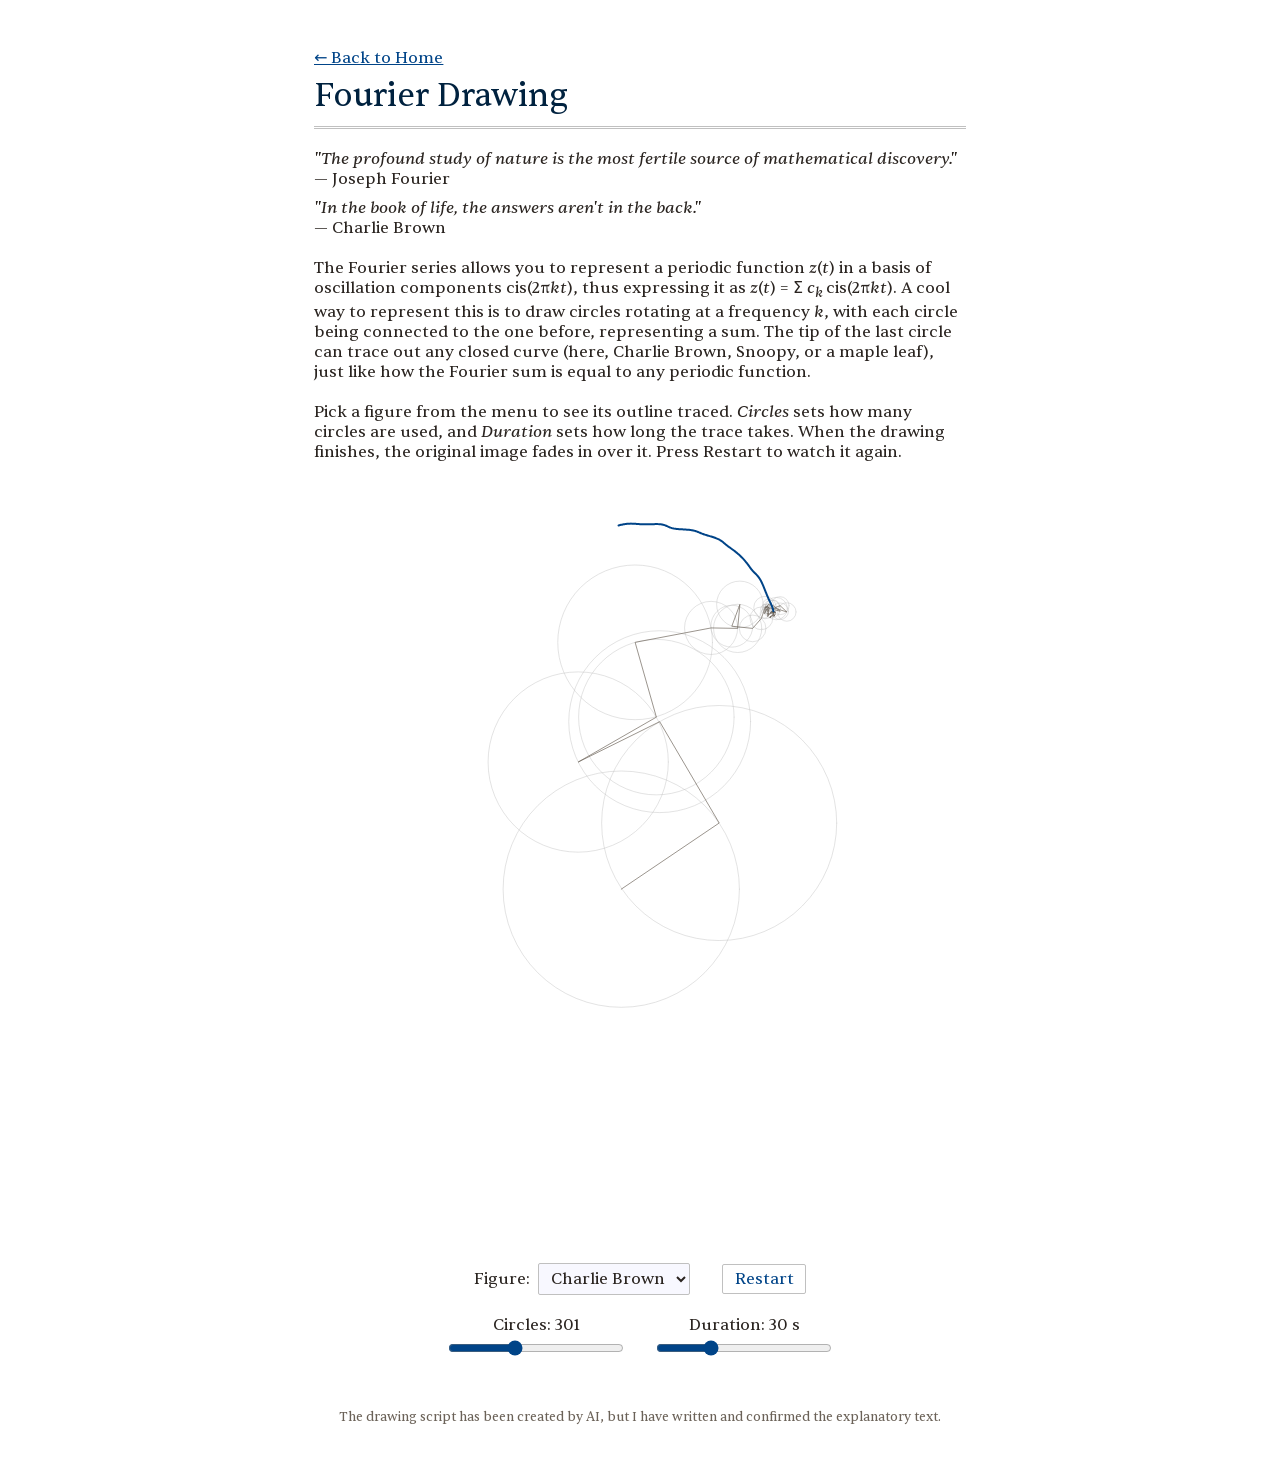
==== commit 9094b5b6: "added leaf and snoopy" ====
--- a/fourier-drawing/index.html
+++ b/fourier-drawing/index.html
@@ -44,8 +44,7 @@
     .options { align-items: center; margin-top: 1rem; margin-bottom: 0; }
     .sliders { margin-top: 1.25rem; margin-bottom: 0; }
 
-    .check { display: inline-flex; align-items: center; gap: 0.4rem; cursor: pointer; }
-    .check input { accent-color: var(--accent-color); }
+    .picker { display: inline-flex; align-items: center; gap: 0.5rem; }
 
     .btn {
       font-family: var(--body-font);
@@ -58,6 +57,19 @@
       cursor: pointer;
     }
     .btn:hover { color: var(--accent-deep); }
+
+    /* Dropdown: same styling as the selects on the orbitals page */
+    .select {
+      font-family: var(--body-font);
+      font-size: inherit;
+      color: var(--text-color);
+      accent-color: var(--accent-color);
+      background: var(--code-bg);
+      border: 1px solid var(--border-color);
+      border-radius: 2px;
+      padding: 0.25rem 0.5rem;
+      min-width: 4.5rem;
+    }
 
     /* Same breakpoint as the main site's single-column layout */
     @media (max-width: 700px) {
@@ -99,26 +111,28 @@
         </p>
       </div>
       <p>
-        The Fourier series allows you to represent a periodic function <i>z</i>(<i>t</i>) in a basis of oscillation components cis(2&pi;<i>kt</i>), thus expressing it as <i>z</i>(<i>t</i>)&nbsp;=&nbsp;&Sigma;&nbsp;<i>c<sub>k</sub></i>&thinsp;cis(2&pi;<i>kt</i>). A cool way to represent this is to draw circles rotating at a frequency <i>k</i>, with each circle being connected to the one before, representing a sum. The tip of the last circle can trace out any closed curve (here, Charlie Brown), just like how the Fourier sum is equal to any periodic function.
+        The Fourier series allows you to represent a periodic function <i>z</i>(<i>t</i>) in a basis of oscillation components cis(2&pi;<i>kt</i>), thus expressing it as <i>z</i>(<i>t</i>)&nbsp;=&nbsp;&Sigma;&nbsp;<i>c<sub>k</sub></i>&thinsp;cis(2&pi;<i>kt</i>). A cool way to represent this is to draw circles rotating at a frequency <i>k</i>, with each circle being connected to the one before, representing a sum. The tip of the last circle can trace out any closed curve (here, Charlie Brown, Snoopy, or a maple leaf), just like how the Fourier sum is equal to any periodic function.
       </p>
       <p>
-        The sliders change how the image is read: <i>Detail</i> sets how coarsely it is sampled,
-        <i>Minimum stroke size</i> drops small isolated pieces, <i>Edge threshold</i> sets how strong an edge
-        (a sharp change in brightness, or an opaque pixel in line art) must be to be traced, and <i>Circles</i> sets how many circles are used. <i>Silhouette only</i> traces just the
-        outer outline of the figure; turning it off traces the edges of the detail drawn inside instead. When the drawing
-        finishes, the original image fades in over it; <i>Fade in image</i> sets how long that takes. Press Restart
-        to watch it again.
+        Pick a figure from the menu to see its outline traced. <i>Circles</i> sets how many circles are used, and
+        <i>Duration</i> sets how long the trace takes. When the drawing finishes, the original image fades in over it.
+        Press Restart to watch it again.
       </p>
     </section>
 
     <div class="stage" id="stage">
-      <canvas id="trace" role="img" aria-label="A portrait drawn by a chain of rotating circles"></canvas>
+      <canvas id="trace" role="img" aria-label="A figure drawn by a chain of rotating circles"></canvas>
     </div>
 
     <section class="controls options">
+      <label class="picker" for="selImage">Figure:
+        <select class="select" id="selImage">
+          <option value="charlie-brown">Charlie Brown</option>
+          <option value="snoopy">Snoopy</option>
+          <option value="maple-leaf">Maple leaf</option>
+        </select>
+      </label>
       <button class="btn" id="btnRestart">Restart</button>
-      <label class="check"><input type="checkbox" id="chkCircles" checked> Show circles</label>
-      <label class="check"><input type="checkbox" id="chkOutline" checked> Silhouette only</label>
     </section>
 
     <section class="controls sliders">
@@ -127,24 +141,8 @@
         <input type="range" id="rngCircles" min="11" max="801" step="2" />
       </div>
       <div class="control">
-        <label for="rngDetail">Detail: <span id="valDetail"></span></label>
-        <input type="range" id="rngDetail" min="30" max="300" step="5" />
-      </div>
-      <div class="control">
-        <label for="rngStroke">Minimum stroke size: <span id="valStroke"></span></label>
-        <input type="range" id="rngStroke" min="0" max="100" step="1" />
-      </div>
-      <div class="control">
-        <label for="rngThreshold">Edge threshold: <span id="valThreshold"></span></label>
-        <input type="range" id="rngThreshold" min="0.05" max="0.95" step="0.05" />
-      </div>
-      <div class="control">
         <label for="rngDuration">Duration: <span id="valDuration"></span>&nbsp;s</label>
         <input type="range" id="rngDuration" min="5" max="90" step="1" />
-      </div>
-      <div class="control">
-        <label for="rngHold">Fade in image: <span id="valHold"></span>&nbsp;s</label>
-        <input type="range" id="rngHold" min="0" max="10" step="1" />
       </div>
     </section>
 
@@ -155,18 +153,33 @@
 
   <script>
     (() => {
-      // ---------- Settings (the sliders write into this) ----------
-      const SRC = 'charlie-brown.png'; // path relative to this page
-      const S = {
-        circles: 301,     // total circles (always odd: k = -K..K)
+      // ---------- Figures available in the dropdown ----------
+      // `src` is relative to this page. `trace` optionally overrides the tracing
+      // defaults below for a figure that needs different treatment (e.g. a simpler
+      // shape like the maple leaf may want a lower `detail`).
+      const IMAGES = {
+        'charlie-brown': { src: 'charlie-brown.png' },
+        'snoopy':        { src: 'snoopy.png' },
+        'maple-leaf':    { src: 'maple-leaf.png' }
+      };
+      const DEFAULT_IMAGE = 'charlie-brown';
+
+      // Tracing parameters that used to be sliders; now fixed (per-figure overridable)
+      const TRACE_DEFAULTS = {
         detail: 120,      // grid cells across the longest side: lower = coarser, simpler outlines
         minStroke: 15,    // drop isolated strokes smaller than this many cells
-        threshold: 0.35,  // 0-1; how bright/opaque (or, for edge detection, how strong) a pixel must be to count as an edge
+        threshold: 0.35   // 0-1; how bright/opaque a pixel must be to count as an edge
+      };
+
+      // ---------- Settings (the sliders write into this) ----------
+      const S = {
+        ...TRACE_DEFAULTS,
+        circles: 301,     // total circles (always odd: k = -K..K)
         duration: 30,     // seconds for one full trace
         hold: 4,          // seconds the original image takes to fade in once the trace is finished
-        outline: true     // for background-removed pictures: true = trace only the silhouette, false = trace only the interior edges
+        outline: true     // background-removed pictures: trace only the silhouette
       };
-      // Not exposed as sliders
+      // Not exposed as controls
       const MAX_POINTS = 6000;       // cap on edge points fed to the tour (keeps it fast)
       const CURVE_SAMPLES = 6000;    // resolution of the drawn trace
       const MAX_SIDE = 1600;         // image is downscaled to this before analysis
@@ -188,42 +201,16 @@
       const reduceMotion = window.matchMedia('(prefers-reduced-motion: reduce)').matches;
 
       // ---------- 0. Decode the image once ----------
-      // Sobel gradient magnitude, normalised to 0-1. Transparent neighbours are
-      // ignored (treated as equal to the centre pixel) so the silhouette's border
-      // doesn't register as an interior edge.
-      function sobel(lum, alpha, w, h) {
-        const g = new Float32Array(w * h);
-        let max = 0;
-        for (let y = 0; y < h; y++) {
-          for (let x = 0; x < w; x++) {
-            const c = lum[y * w + x];
-            const at = (xx, yy) => {
-              if (xx < 0 || yy < 0 || xx >= w || yy >= h) return c;
-              const j = yy * w + xx;
-              return alpha[j] > 0.5 ? lum[j] : c;
-            };
-            const gx = (at(x + 1, y - 1) + 2 * at(x + 1, y) + at(x + 1, y + 1))
-                     - (at(x - 1, y - 1) + 2 * at(x - 1, y) + at(x - 1, y + 1));
-            const gy = (at(x - 1, y + 1) + 2 * at(x, y + 1) + at(x + 1, y + 1))
-                     - (at(x - 1, y - 1) + 2 * at(x, y - 1) + at(x + 1, y - 1));
-            const m = Math.hypot(gx, gy);
-            g[y * w + x] = m;
-            if (m > max) max = m;
-          }
-        }
-        if (max > 0) for (let i = 0; i < g.length; i++) g[i] /= max;
-        return g;
-      }
-
       let src = null;
-      function decode(img) {
-        const s = Math.min(1, MAX_SIDE / Math.max(img.naturalWidth, img.naturalHeight));
-        const w = Math.max(1, Math.round(img.naturalWidth * s));
-        const h = Math.max(1, Math.round(img.naturalHeight * s));
+      let img = null;
+      function decode(image) {
+        const s = Math.min(1, MAX_SIDE / Math.max(image.naturalWidth, image.naturalHeight));
+        const w = Math.max(1, Math.round(image.naturalWidth * s));
+        const h = Math.max(1, Math.round(image.naturalHeight * s));
         const c = document.createElement('canvas');
         c.width = w; c.height = h;
         const g = c.getContext('2d', { willReadFrequently: true });
-        g.drawImage(img, 0, 0, w, h);
+        g.drawImage(image, 0, 0, w, h);
         const px = g.getImageData(0, 0, w, h).data;
 
         const n = w * h;
@@ -240,18 +227,17 @@
         // Three cases:
         //  - fully opaque image: edges are the minority tone (dark-on-light or light-on-dark)
         //  - transparent line art (little of it is opaque): edges are the opaque pixels
-        //  - background removed (a large opaque silhouette): either the silhouette's own
-        //    outline, or the edges of the tones drawn inside it (see S.outline)
+        //  - background removed (a large opaque silhouette): trace the silhouette's own outline
         const filled = transparent && opaque / n > FILLED_FRACTION;
         const invert = filled
           ? (opaque > 0 && sumOpaque / opaque > 0.5)
           : (!transparent && sumAll / n > 0.5);
-        return { w, h, lum, alpha, transparent, filled, invert, edge: sobel(lum, alpha, w, h) };
+        return { w, h, lum, alpha, transparent, filled, invert };
       }
 
       // ---------- 1. Find the edge pixels ----------
       function inkPixels() {
-        const { w, h, lum, alpha, transparent, filled, invert, edge } = src;
+        const { w, h, lum, alpha, transparent, filled, invert } = src;
         const solid = (x, y) => x < 0 || y < 0 || x >= w || y >= h || alpha[y * w + x] > 0.5;
         const xs = [], ys = [];
         for (let y = 0; y < h; y++) {
@@ -262,14 +248,9 @@
             else if (!filled) v = alpha[i];
             else if (alpha[i] <= 0.5) v = 0;
             else {
-              if (S.outline) {
-                // Silhouette only: an opaque pixel touching a transparent one
-                const inside = solid(x - 1, y) && solid(x + 1, y) && solid(x, y - 1) && solid(x, y + 1);
-                v = inside ? 0 : 1;
-              } else {
-                // Interior detail only: edges of the tones drawn inside the silhouette
-                v = edge[i];
-              }
+              // Silhouette: an opaque pixel touching a transparent one
+              const inside = solid(x - 1, y) && solid(x + 1, y) && solid(x, y - 1) && solid(x, y + 1);
+              v = inside ? 0 : 1;
             }
             if (v > S.threshold) { xs.push(x); ys.push(y); }
           }
@@ -388,7 +369,7 @@
 
       // ---------- Build, layout, draw ----------
       let coeffs = null, curveX, curveY;
-      let frame = null;                 // framing box, fixed on first build so the canvas does not jump around
+      let frame = null;                 // framing box, fixed per figure so the canvas does not jump around when the sliders move
       let ready = false;
       let playing = false;              // true while the trace / fade is animating; false once it has finished
       let viewW = 0, viewH = 0, scale = 1;
@@ -470,14 +451,13 @@
         ctx.clearRect(0, 0, viewW, viewH);
 
         // The original image, positioned in the same coordinates as the traced points
-        if (fade > 0 && src && img.complete) {
+        if (fade > 0 && src && img && img.complete) {
           ctx.globalAlpha = Math.min(1, fade);
           ctx.drawImage(img, ox - frame.cx * scale, oy - frame.cy * scale, src.w * scale, src.h * scale);
           ctx.globalAlpha = 1;
         }
 
         if (showChain) {
-          const showRings = $('chkCircles').checked;
           const rings = new Path2D(), arms = new Path2D();
           let x = coeffs.dcRe, y = coeffs.dcIm;
           const a = 2 * Math.PI * u;
@@ -486,7 +466,7 @@
             const t = a * c.k, co = Math.cos(t), si = Math.sin(t);
             const nx = x + c.re * co - c.im * si;
             const ny = y + c.re * si + c.im * co;
-            if (showRings && c.r * scale >= 2) {
+            if (c.r * scale >= 2) {
               rings.moveTo(ox + x * scale + c.r * scale, oy + y * scale);
               rings.arc(ox + x * scale, oy + y * scale, c.r * scale, 0, 2 * Math.PI);
             }
@@ -494,7 +474,7 @@
             x = nx; y = ny;
           }
           ctx.lineWidth = 0.75;
-          if (showRings) { ctx.globalAlpha = 0.6; ctx.strokeStyle = COLOUR.ring; ctx.stroke(rings); }
+          ctx.globalAlpha = 0.6; ctx.strokeStyle = COLOUR.ring; ctx.stroke(rings);
           ctx.globalAlpha = 0.9; ctx.strokeStyle = COLOUR.arm; ctx.stroke(arms);
           ctx.globalAlpha = 1;
         }
@@ -549,11 +529,7 @@
       // [slider id, value label id, setting key, needs a rebuild?]
       const SLIDERS = [
         ['rngCircles', 'valCircles', 'circles', true],
-        ['rngDetail', 'valDetail', 'detail', true],
-        ['rngStroke', 'valStroke', 'minStroke', true],
-        ['rngThreshold', 'valThreshold', 'threshold', true],
-        ['rngDuration', 'valDuration', 'duration', false],
-        ['rngHold', 'valHold', 'hold', false]
+        ['rngDuration', 'valDuration', 'duration', false]
       ];
       for (const [id, outId, key, needsRebuild] of SLIDERS) {
         const el = $(id), out = $(outId);
@@ -569,17 +545,39 @@
         });
       }
 
-      $('chkOutline').checked = S.outline;
-      $('chkOutline').addEventListener('change', e => { S.outline = e.target.checked; schedule(); });
-      $('chkCircles').addEventListener('change', () => { if (ready) draw(state.u, state.chain, state.fade); });
       $('btnRestart').addEventListener('click', restart);
       window.addEventListener('resize', () => { layout(); if (ready) draw(state.u, state.chain, state.fade); });
 
+      // ---------- Loading a figure ----------
+      let loadToken = 0; // lets a newer selection win if an older image finishes loading late
+      function loadFigure(key) {
+        const entry = IMAGES[key] || IMAGES[DEFAULT_IMAGE];
+        const token = ++loadToken;
+        clearTimeout(timer);
+        ready = false;
+        playing = false;
+        Object.assign(S, TRACE_DEFAULTS, entry.trace || {});
+
+        const next = new Image();
+        next.onload = () => {
+          if (token !== loadToken) return;
+          img = next;
+          src = decode(next);
+          frame = null; // re-frame for the new figure
+          rebuild();
+        };
+        next.onerror = () => {
+          if (token === loadToken) console.error('fourier-epicycles: could not load ' + entry.src);
+        };
+        next.src = entry.src;
+      }
+
+      $('selImage').addEventListener('change', e => loadFigure(e.target.value));
+
       // ---------- Go ----------
-      const img = new Image();
-      img.onload = () => { src = decode(img); rebuild(); requestAnimationFrame(tick); };
-      img.onerror = () => console.error('fourier-epicycles: could not load ' + SRC);
-      img.src = SRC;
+      $('selImage').value = DEFAULT_IMAGE;
+      loadFigure(DEFAULT_IMAGE);
+      requestAnimationFrame(tick);
     })();
   </script>
 </body>
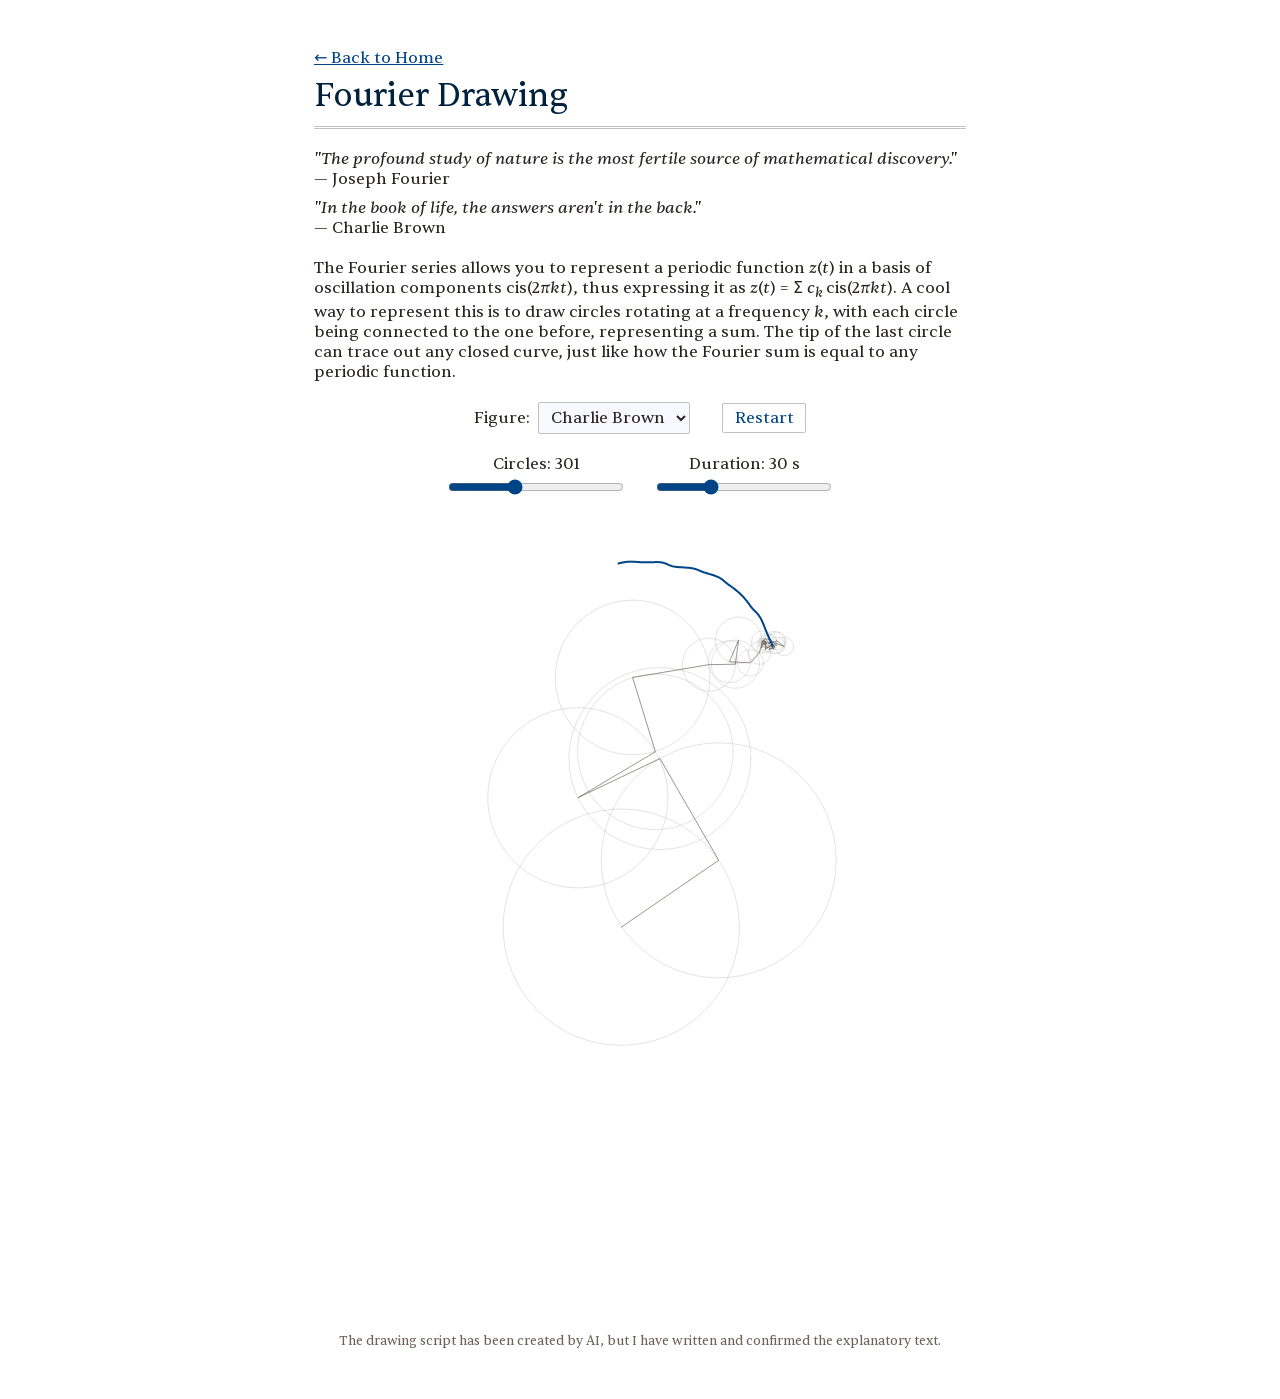
==== commit 385d77d5: "put controls above Charlie Brown" ====
--- a/fourier-drawing/index.html
+++ b/fourier-drawing/index.html
@@ -41,8 +41,7 @@
       accent-color: var(--accent-color);
     }
 
-    .options { align-items: center; margin-top: 1rem; margin-bottom: 0; }
-    .sliders { margin-top: 1.25rem; margin-bottom: 0; }
+    .options { align-items: center; }
 
     .picker { display: inline-flex; align-items: center; gap: 0.5rem; }
 
@@ -111,18 +110,9 @@
         </p>
       </div>
       <p>
-        The Fourier series allows you to represent a periodic function <i>z</i>(<i>t</i>) in a basis of oscillation components cis(2&pi;<i>kt</i>), thus expressing it as <i>z</i>(<i>t</i>)&nbsp;=&nbsp;&Sigma;&nbsp;<i>c<sub>k</sub></i>&thinsp;cis(2&pi;<i>kt</i>). A cool way to represent this is to draw circles rotating at a frequency <i>k</i>, with each circle being connected to the one before, representing a sum. The tip of the last circle can trace out any closed curve (here, Charlie Brown, Snoopy, or a maple leaf), just like how the Fourier sum is equal to any periodic function.
-      </p>
-      <p>
-        Pick a figure from the menu to see its outline traced. <i>Circles</i> sets how many circles are used, and
-        <i>Duration</i> sets how long the trace takes. When the drawing finishes, the original image fades in over it.
-        Press Restart to watch it again.
+        The Fourier series allows you to represent a periodic function <i>z</i>(<i>t</i>) in a basis of oscillation components cis(2<i>&pi;kt</i>), thus expressing it as <i>z</i>(<i>t</i>)&nbsp;=&nbsp;&Sigma;&nbsp;<i>c<sub>k</sub></i>&thinsp;cis(2<i>&pi;kt</i>). A cool way to represent this is to draw circles rotating at a frequency <i>k</i>, with each circle being connected to the one before, representing a sum. The tip of the last circle can trace out any closed curve, just like how the Fourier sum is equal to any periodic function.
       </p>
     </section>
-
-    <div class="stage" id="stage">
-      <canvas id="trace" role="img" aria-label="A figure drawn by a chain of rotating circles"></canvas>
-    </div>
 
     <section class="controls options">
       <label class="picker" for="selImage">Figure:
@@ -145,6 +135,10 @@
         <input type="range" id="rngDuration" min="5" max="90" step="1" />
       </div>
     </section>
+
+    <div class="stage" id="stage">
+      <canvas id="trace" role="img" aria-label="A figure drawn by a chain of rotating circles"></canvas>
+    </div>
 
     <p class="disclaimer">
       The drawing script has been created by AI, but I have written and confirmed the explanatory text.
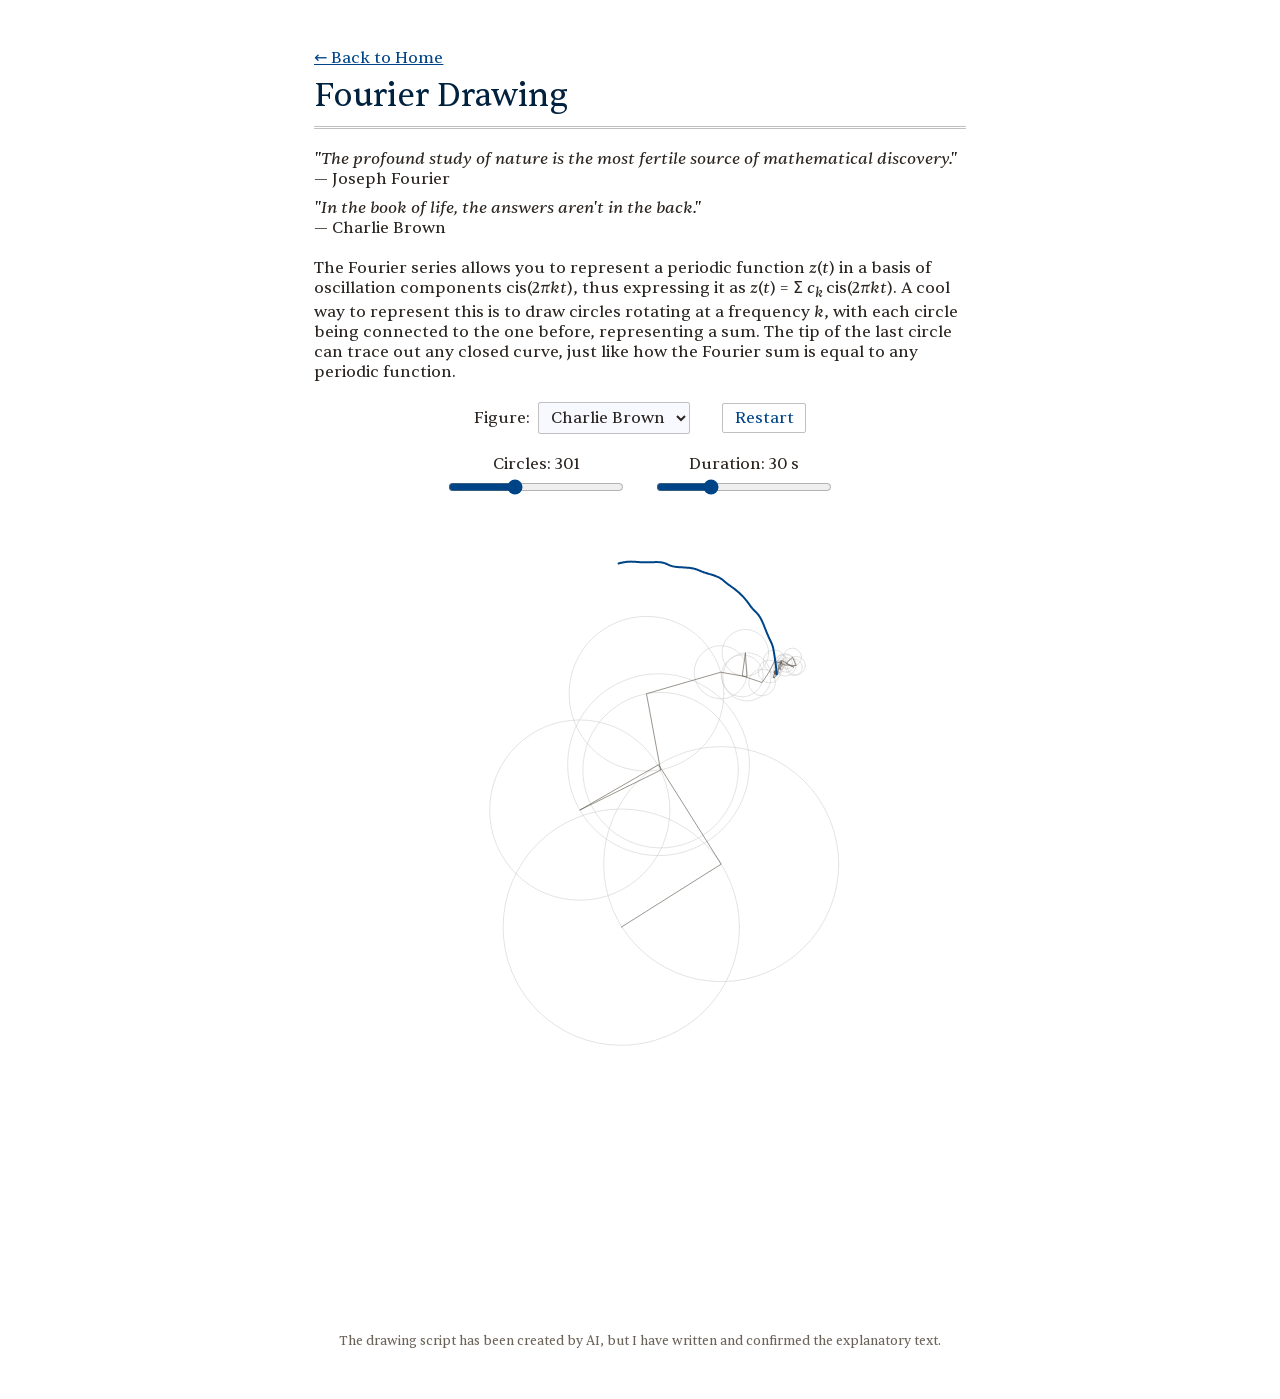
==== commit 94f9ccba: "updated pub_style thumbnail" ====
--- a/fourier-drawing/index.html
+++ b/fourier-drawing/index.html
@@ -131,7 +131,7 @@
         <input type="range" id="rngCircles" min="11" max="801" step="2" />
       </div>
       <div class="control">
-        <label for="rngDuration">Duration: <span id="valDuration"></span>&nbsp;s</label>
+        <label for="rngDuration">Duration: <span id="valDuration"></span>&thinsp;s</label>
         <input type="range" id="rngDuration" min="5" max="90" step="1" />
       </div>
     </section>
